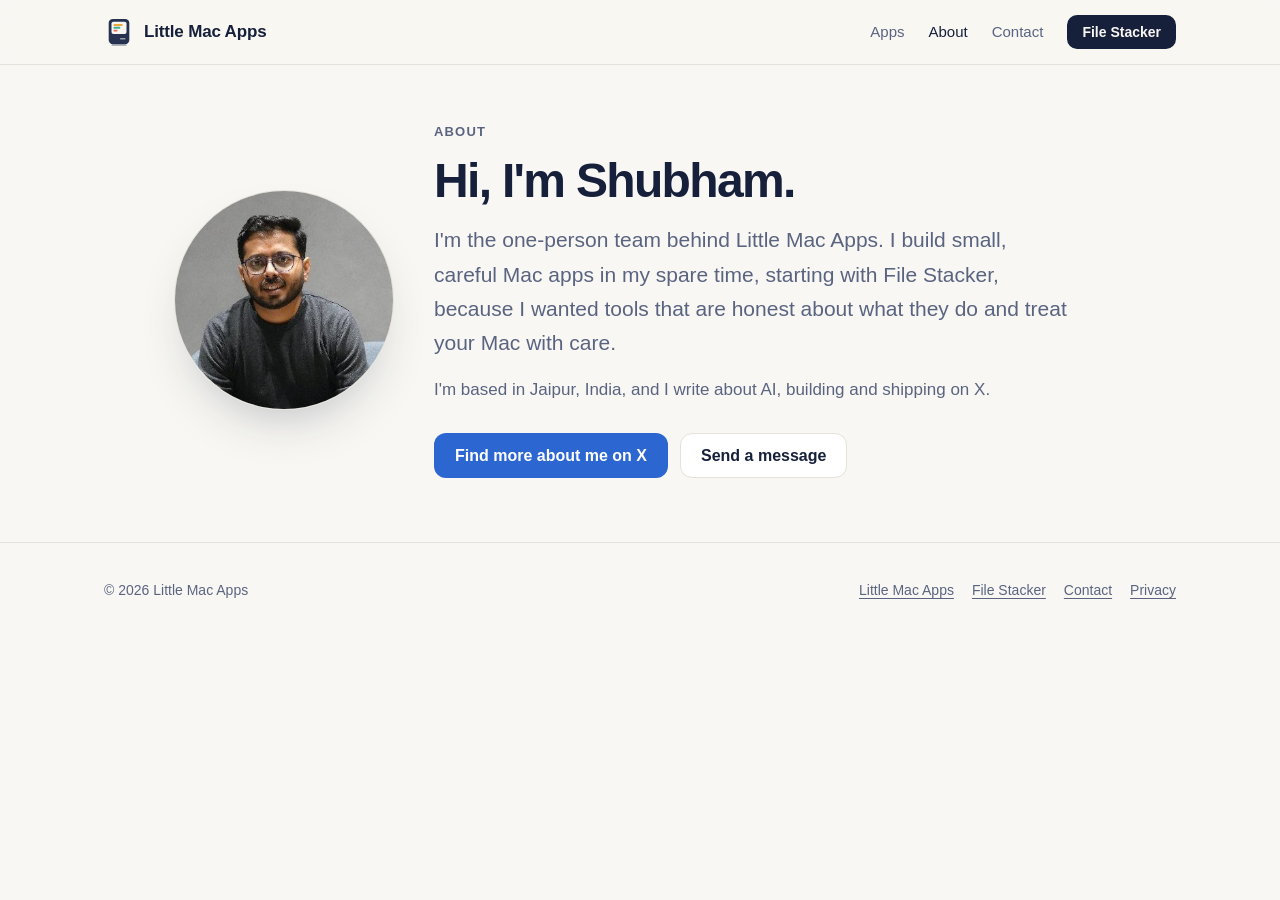
==== about/index.html @ da470a9e "Add About page" ====
<!doctype html>
<html lang="en">
<head>
<meta charset="utf-8">
<meta name="viewport" content="width=device-width, initial-scale=1">
<title>About — Little Mac Apps</title>
<meta name="description" content="Meet Shubham, the independent developer behind Little Mac Apps and File Stacker.">
<link rel="canonical" href="https://littlemacapps.com/about/">
<meta property="og:type" content="profile">
<meta property="og:url" content="https://littlemacapps.com/about/">
<meta property="og:title" content="About — Little Mac Apps">
<meta property="og:description" content="Meet the independent developer behind Little Mac Apps.">
<meta property="og:image" content="https://littlemacapps.com/assets/about-photo.jpg">
<link rel="icon" href="../assets/logo.svg" type="image/svg+xml">
<link rel="apple-touch-icon" href="../assets/filestacker-256.png">
<link rel="stylesheet" href="../assets/style.css?v=3">
</head>
<body>
<a class="skip" href="#main">Skip to content</a>
<header class="site-header"><div class="wrap">
  <a class="brand" href="../"><img src="../assets/logo.svg" alt="">Little Mac Apps</a>
  <nav class="nav" aria-label="Main">
    <a class="hide-sm" href="../#apps">Apps</a>
    <a href="./" aria-current="page">About</a>
    <a class="hide-sm" href="../contact/">Contact</a>
    <a class="btn btn-dark btn-sm" href="../filestacker/">File Stacker</a>
  </nav>
</div></header>

<main id="main" class="wrap page">
  <div class="about">
    <img class="about-photo" src="../assets/about-photo.jpg" width="320" height="320" alt="Shubham, the developer behind Little Mac Apps">
    <div>
      <p class="eyebrow">About</p>
      <h1>Hi, I'm Shubham.</h1>
      <p class="lead">I'm the one-person team behind Little Mac Apps. I build small, careful Mac apps in my spare time, starting with File Stacker, because I wanted tools that are honest about what they do and treat your Mac with care.</p>
      <p class="muted">I'm based in Jaipur, India, and I write about AI, building and shipping on X.</p>
      <div class="cta">
        <a class="btn btn-primary" href="https://x.com/shubham3003" rel="me noopener" target="_blank">Find more about me on X</a>
        <a class="btn btn-ghost" href="../contact/">Send a message</a>
      </div>
    </div>
  </div>
</main>

<footer class="site-footer"><div class="wrap">
  <span>© 2026 Little Mac Apps</span>
  <nav aria-label="Footer">
    <a href="../">Little Mac Apps</a>
    <a href="../filestacker/">File Stacker</a>
    <a href="../contact/">Contact</a>
    <a href="../filestacker/privacy.html">Privacy</a>
  </nav>
</div></footer>
</body>
</html>
---- assets/style.css ----
/* Little Mac Apps — one stylesheet for the whole site. Palette from the File Stacker icon. */
:root {
  color-scheme: light dark;
  --ink: #17203a; --muted: #5a6480; --faint: #8a93ab;
  --paper: #f8f7f3; --card: #ffffff; --line: #e4e2da; --soft: #f0eee7;
  --navy: #26324f; --amber: #e9a93a; --mint: #3fae95; --coral: #e0705c; --lilac: #9c8fc2;
  --accent: #2c66d0; --accent-ink: #ffffff; --good: #2b8a66;
  --radius: 18px; --shadow: 0 24px 60px -32px rgba(23, 32, 58, 0.45);
}
@media (prefers-color-scheme: dark) {
  :root:not([data-theme="light"]) {
    --ink: #edf0f7; --muted: #a8b0c6; --faint: #7d86a0;
    --paper: #10141f; --card: #171d2c; --line: #2a3247; --soft: #1c2335;
    --accent: #7ea8f5; --accent-ink: #0c1322; --good: #6fd1ad;
    --shadow: 0 24px 60px -30px rgba(0, 0, 0, 0.8);
  }
}
* { box-sizing: border-box; }
html { scroll-behavior: smooth; scroll-padding-top: 84px; -webkit-text-size-adjust: 100%; }
body { margin: 0; background: var(--paper); color: var(--ink); font: 17px/1.62 -apple-system, BlinkMacSystemFont, "SF Pro Text", "Segoe UI", Inter, sans-serif; -webkit-font-smoothing: antialiased; }
a { color: var(--accent); text-underline-offset: 3px; }
a:focus-visible, button:focus-visible, summary:focus-visible { outline: 3px solid var(--accent); outline-offset: 3px; border-radius: 6px; }
img { max-width: 100%; height: auto; }
.wrap { width: 100%; max-width: 1120px; margin: 0 auto; padding: 0 24px; }
.skip { position: absolute; left: -999px; top: 8px; background: var(--card); padding: 8px 12px; border-radius: 8px; }
.skip:focus { left: 8px; z-index: 50; }
kbd { font: 600 13px/1 ui-monospace, SFMono-Regular, Menlo, monospace; background: var(--soft); border: 1px solid var(--line); border-bottom-width: 2px; border-radius: 6px; padding: 2px 6px; white-space: nowrap; }
.ui { font-weight: 600; }
code { font: 14px ui-monospace, SFMono-Regular, Menlo, monospace; overflow-wrap: anywhere; word-break: break-all; }

/* Header */
.site-header { position: sticky; top: 0; z-index: 20; background: color-mix(in srgb, var(--paper) 86%, transparent); -webkit-backdrop-filter: saturate(1.6) blur(14px); backdrop-filter: saturate(1.6) blur(14px); border-bottom: 1px solid var(--line); }
.site-header .wrap { display: flex; align-items: center; justify-content: space-between; gap: 16px; height: 64px; }
.brand { display: inline-flex; align-items: center; gap: 10px; color: var(--ink); text-decoration: none; font-weight: 700; letter-spacing: -0.01em; white-space: nowrap; }
.brand img { width: 30px; height: 30px; }
.nav { display: flex; align-items: center; gap: 24px; font-size: 15px; }
.nav a { color: var(--muted); text-decoration: none; }
.nav a:hover, .nav a[aria-current="page"] { color: var(--ink); }
.nav a.btn-primary { color: var(--accent-ink); } .nav a.btn-dark { color: var(--paper); } /* buttons keep their own ink */
@media (max-width: 760px) { .nav .hide-sm { display: none; } .nav { gap: 14px; } }

/* Buttons */
.btn { display: inline-flex; align-items: center; justify-content: center; gap: 8px; padding: 12px 20px; border-radius: 12px; font-weight: 600; font-size: 16px; line-height: 1.2; text-decoration: none; border: 1px solid transparent; transition: transform .12s ease, filter .12s ease; }
.btn:hover { filter: brightness(1.07); transform: translateY(-1px); }
.btn-primary { background: var(--accent); color: var(--accent-ink); }
.btn-dark { background: var(--ink); color: var(--paper); }
.btn-ghost { background: var(--card); color: var(--ink); border-color: var(--line); }
.btn-sm { padding: 8px 14px; font-size: 14px; border-radius: 10px; }
.btn svg { width: 18px; height: 18px; flex: none; }
.note { display: block; color: var(--faint); font-size: 14px; margin-top: 10px; }

/* Type */
.eyebrow { margin: 0 0 14px; color: var(--muted); font-size: 13px; font-weight: 700; letter-spacing: .09em; text-transform: uppercase; }
h1 { margin: 0 0 18px; font-size: clamp(38px, 6vw, 64px); line-height: 1.03; letter-spacing: -0.035em; text-wrap: balance; }
h2 { margin: 0 0 12px; font-size: clamp(28px, 3.6vw, 40px); line-height: 1.12; letter-spacing: -0.025em; text-wrap: balance; }
h3 { margin: 0 0 6px; font-size: 18px; line-height: 1.3; letter-spacing: -0.01em; }
p { margin: 0 0 16px; }
.lead { font-size: clamp(18px, 2vw, 21px); color: var(--muted); max-width: 36em; }
.muted { color: var(--muted); }

/* Sections */
section { padding: 72px 0; }
.band { background: var(--soft); border-top: 1px solid var(--line); border-bottom: 1px solid var(--line); }
.head { max-width: 46em; margin-bottom: 36px; }
.head p { color: var(--muted); font-size: 18px; }
.grid { display: grid; gap: 16px; grid-template-columns: repeat(auto-fill, minmax(250px, 1fr)); }
.grid-2 { display: grid; gap: 20px; grid-template-columns: repeat(2, minmax(0, 1fr)); }
@media (max-width: 760px) { .grid-2 { grid-template-columns: 1fr; } section { padding: 56px 0; } }
.card { background: var(--card); border: 1px solid var(--line); border-radius: var(--radius); padding: 24px; }
.card p { color: var(--muted); font-size: 15.5px; margin: 0; }
.chip { width: 40px; height: 40px; border-radius: 12px; display: grid; place-items: center; margin-bottom: 16px; }
.chip svg { width: 20px; height: 20px; }
.c-amber { background: color-mix(in srgb, var(--amber) 20%, transparent); color: #a8701a; }
.c-mint { background: color-mix(in srgb, var(--mint) 20%, transparent); color: #23826c; }
.c-coral { background: color-mix(in srgb, var(--coral) 20%, transparent); color: #b5503e; }
.c-blue { background: color-mix(in srgb, var(--accent) 16%, transparent); color: var(--accent); }
.c-lilac { background: color-mix(in srgb, var(--lilac) 22%, transparent); color: #6b5ca0; }
@media (prefers-color-scheme: dark) { :root:not([data-theme="light"]) .c-amber { color: var(--amber); } :root:not([data-theme="light"]) .c-mint { color: var(--mint); } :root:not([data-theme="light"]) .c-coral { color: var(--coral); } :root:not([data-theme="light"]) .c-lilac { color: var(--lilac); } }
.tag { display: inline-block; vertical-align: 2px; margin-left: 6px; padding: 1px 7px; border-radius: 99px; font-size: 11px; font-weight: 700; letter-spacing: .04em; background: var(--accent); color: var(--accent-ink); }
.tag.free { background: var(--good); }

/* Home hero */
.hero { display: grid; grid-template-columns: 1.1fr 0.9fr; align-items: center; gap: 56px; padding: 88px 0 72px; }
@media (max-width: 900px) { .hero { grid-template-columns: 1fr; padding: 48px 0; gap: 36px; } }
.cta { display: flex; flex-wrap: wrap; gap: 12px; margin-top: 30px; }
.stage { position: relative; aspect-ratio: 1 / 0.86; border-radius: 28px; background: radial-gradient(120% 90% at 20% 10%, #33416a 0%, var(--navy) 55%, #1c2640 100%); box-shadow: var(--shadow); overflow: hidden; }
.stage .icon { position: absolute; width: 44%; left: 28%; top: 16%; filter: drop-shadow(0 22px 30px rgba(0,0,0,.35)); }
.stage .bar { position: absolute; height: 12px; border-radius: 99px; left: 12%; }
.stage .b1 { background: var(--amber); width: 58%; bottom: 25%; opacity: .9; }
.stage .b2 { background: var(--mint); width: 42%; bottom: 17%; opacity: .9; }
.stage .b3 { background: var(--coral); width: 24%; bottom: 9%; opacity: .9; }

/* App card (home) */
.app-card { display: grid; grid-template-columns: auto 1fr auto; gap: 28px; align-items: center; padding: 32px; }
.app-card img { width: 112px; height: 112px; }
.app-card .actions { display: flex; flex-direction: column; gap: 10px; align-items: stretch; }
@media (max-width: 760px) { .app-card { grid-template-columns: 1fr; text-align: left; } .app-card .actions { flex-direction: row; flex-wrap: wrap; } }
.soon { border-style: dashed; background: transparent; }
.facts { display: flex; flex-wrap: wrap; gap: 8px 18px; margin: 10px 0 0; padding: 0; list-style: none; color: var(--muted); font-size: 14.5px; }
.facts li::before { content: "•"; margin-right: 8px; color: var(--faint); }
.facts li:first-child::before { content: none; }

/* Product hero */
.p-hero { display: grid; grid-template-columns: 1fr 1fr; gap: 56px; align-items: center; padding: 72px 0 56px; }
@media (max-width: 900px) { .p-hero { grid-template-columns: 1fr; padding: 40px 0; gap: 32px; } }
.p-hero .title { display: flex; align-items: center; gap: 16px; margin-bottom: 18px; }
.p-hero .title img { width: 72px; height: 72px; }
.p-hero .title h1 { margin: 0; font-size: clamp(36px, 5vw, 54px); }

/* Illustrations (drawn, not screenshots) */
.window { background: var(--navy); border-radius: 20px; padding: 12px; box-shadow: var(--shadow); }
.window .dots { display: flex; gap: 6px; padding: 2px 4px 12px; }
.window .dots i { width: 11px; height: 11px; border-radius: 50%; background: rgba(255,255,255,.22); }
.treemap { display: grid; grid-template-columns: 3fr 2fr 1.3fr; grid-template-rows: 1.6fr 1fr .8fr; gap: 6px; aspect-ratio: 4 / 3; }
.treemap div { border-radius: 8px; padding: 10px; color: #17203a; font: 600 12px/1.25 -apple-system, sans-serif; display: flex; flex-direction: column; justify-content: flex-end; }
.treemap small { font-weight: 500; opacity: .75; }
.t1 { grid-row: 1 / 3; background: var(--amber); } .t2 { grid-column: 2 / 4; background: var(--mint); } .t3 { background: #efe6d2; }
.t4 { background: var(--coral); } .t5 { background: #8fa3d6; } .t6 { grid-column: 2 / 4; background: #c9b8e8; }

.vitals { display: grid; grid-template-columns: 1fr 1fr; gap: 12px; }
.vital { background: var(--card); border: 1px solid var(--line); border-radius: 14px; padding: 16px; }
.vital .k { font-size: 12px; font-weight: 700; letter-spacing: .06em; text-transform: uppercase; color: var(--muted); }
.vital .v { font-size: 28px; font-weight: 700; letter-spacing: -.02em; font-variant-numeric: tabular-nums; }
.vital .s { font-size: 13px; color: var(--muted); }
.meter { display: flex; height: 6px; margin-top: 10px; border-radius: 99px; overflow: hidden; background: var(--line); }
.meter i { display: block; height: 100%; }
.verdict { grid-column: 1 / -1; display: flex; gap: 12px; align-items: flex-start; background: color-mix(in srgb, var(--good) 11%, var(--card)); border-color: color-mix(in srgb, var(--good) 35%, var(--line)); }
.verdict svg { width: 22px; height: 22px; color: var(--good); flex: none; margin-top: 2px; }

.split { display: grid; grid-template-columns: 1fr 1.15fr; gap: 48px; align-items: center; }
@media (max-width: 900px) { .split { grid-template-columns: 1fr; } }
.checks { list-style: none; padding: 0; margin: 18px 0 0; }
.checks li { position: relative; padding-left: 28px; margin-bottom: 10px; }
.checks li::before { content: ""; position: absolute; left: 2px; top: .45em; width: 14px; height: 8px; border-left: 2.5px solid var(--good); border-bottom: 2.5px solid var(--good); transform: rotate(-45deg); }

/* Pricing */
.plans { display: grid; grid-template-columns: 1fr 1fr; gap: 20px; max-width: 900px; }
@media (max-width: 760px) { .plans { grid-template-columns: 1fr; } }
.plan { display: flex; flex-direction: column; padding: 30px; }
.plan.pro { border: 2px solid var(--accent); }
.price { font-size: 46px; font-weight: 750; letter-spacing: -.03em; line-height: 1.1; margin: 8px 0 2px; }
.price small { font-size: 16px; font-weight: 500; color: var(--muted); letter-spacing: 0; }
.plan .checks { flex: 1; margin-bottom: 24px; }
.table { overflow-x: auto; max-width: 900px; margin-top: 28px; border: 1px solid var(--line); border-radius: var(--radius); background: var(--card); }
table { width: 100%; border-collapse: collapse; font-size: 15px; }
th, td { padding: 12px 16px; text-align: left; border-bottom: 1px solid var(--line); }
tr:last-child td { border-bottom: 0; }
th { font-size: 13px; color: var(--muted); text-transform: uppercase; letter-spacing: .05em; }
th + th, td + td { text-align: center; width: 92px; }
td.y { color: var(--good); font-weight: 700; } td.n { color: var(--faint); }

/* Guide */
.guide { display: grid; grid-template-columns: 240px 1fr; gap: 48px; align-items: start; }
.guide > *, .split > *, .grid-2 > * { min-width: 0; } /* long words must not widen grid columns on phones */
@media (max-width: 900px) { .guide { grid-template-columns: 1fr; } .toc { position: static !important; } }
.toc { position: sticky; top: 88px; font-size: 14.5px; }
.toc p { font-weight: 700; margin-bottom: 8px; }
.toc ol { margin: 0; padding-left: 20px; color: var(--muted); }
.toc li { margin-bottom: 6px; }
.toc a { color: var(--muted); text-decoration: none; }
.toc a:hover { color: var(--ink); }
.howto { display: grid; gap: 14px; }
.howto article { background: var(--card); border: 1px solid var(--line); border-radius: var(--radius); padding: 24px 26px; }
.howto h3 { font-size: 20px; margin-bottom: 4px; }
.howto .why { color: var(--muted); margin-bottom: 12px; }
.howto ol { margin: 0; padding-left: 22px; }
.howto li { margin-bottom: 8px; }
.howto .tip { margin: 14px 0 0; padding: 12px 14px; border-radius: 12px; background: var(--soft); font-size: 15px; color: var(--muted); }
.howto .tip b { color: var(--ink); }

/* Shortcuts */
.keys { display: grid; grid-template-columns: repeat(auto-fill, minmax(260px, 1fr)); gap: 10px 24px; max-width: 900px; }
.keys div { display: flex; justify-content: space-between; gap: 12px; padding: 10px 0; border-bottom: 1px solid var(--line); }

/* FAQ */
details { background: var(--card); border: 1px solid var(--line); border-radius: 14px; padding: 16px 20px; margin-bottom: 10px; max-width: 900px; }
summary { cursor: pointer; font-weight: 600; }
details p { color: var(--muted); margin: 10px 0 0; }

/* Plain pages */
.page { max-width: 780px; padding: 56px 24px 64px; }
.page h1 { font-size: clamp(34px, 5vw, 48px); }
.page h2 { font-size: 22px; margin-top: 36px; }
.page li { margin-bottom: 8px; }
.page table { margin: 12px 0 8px; font-size: 14.5px; }
.page th + th, .page td + td { text-align: left; width: auto; }
.meta { color: var(--faint); font-size: 14px; }

/* Footer */
.site-footer { border-top: 1px solid var(--line); padding: 36px 0 48px; color: var(--muted); font-size: 14px; }
.site-footer .wrap { display: flex; flex-wrap: wrap; justify-content: space-between; gap: 16px; }
.site-footer a { color: var(--muted); }
.site-footer nav { display: flex; flex-wrap: wrap; gap: 18px; }

.nav .btn { white-space: nowrap; }

/* Contact form */
.form { margin-top: 28px; display: grid; gap: 20px; max-width: 640px; }
.field { display: grid; gap: 6px; }
.field label { font-weight: 600; font-size: 15px; }
.field .req { color: var(--faint); font-weight: 500; font-size: 13px; margin-left: 6px; }
.field .hint { color: var(--faint); font-size: 14px; }
.field input, .field select, .field textarea { width: 100%; font: inherit; font-size: 16px; color: var(--ink); background: var(--card); border: 1px solid var(--line); border-radius: 12px; padding: 12px 14px; }
.field textarea { resize: vertical; min-height: 160px; line-height: 1.5; }
.field input:focus-visible, .field select:focus-visible, .field textarea:focus-visible { outline: 3px solid var(--accent); outline-offset: 1px; border-color: transparent; }
.form .btn { justify-self: start; cursor: pointer; }
.form .btn[disabled] { opacity: .6; cursor: progress; transform: none; }
.form-error { margin: 0; color: var(--coral); font-weight: 600; }
.form-done { margin-top: 28px; max-width: 640px; }
.form-done h3 { font-size: 20px; margin-bottom: 8px; }
.hp { position: absolute; left: -9999px; width: 1px; height: 1px; overflow: hidden; }

/* Make the hidden attribute win over display rules */
[hidden] { display: none !important; }

/* About page */
.about { display: grid; grid-template-columns: 220px 1fr; gap: 40px; align-items: center; max-width: 900px; }
.page:has(.about) { max-width: 980px; }
.about-photo { width: 220px; height: 220px; border-radius: 50%; object-fit: cover; border: 1px solid var(--line); box-shadow: var(--shadow); }
.about h1 { margin-top: 0; }
.about .muted { margin-top: 0; }
@media (max-width: 680px) { .about { grid-template-columns: 1fr; gap: 24px; } .about-photo { width: 160px; height: 160px; } }
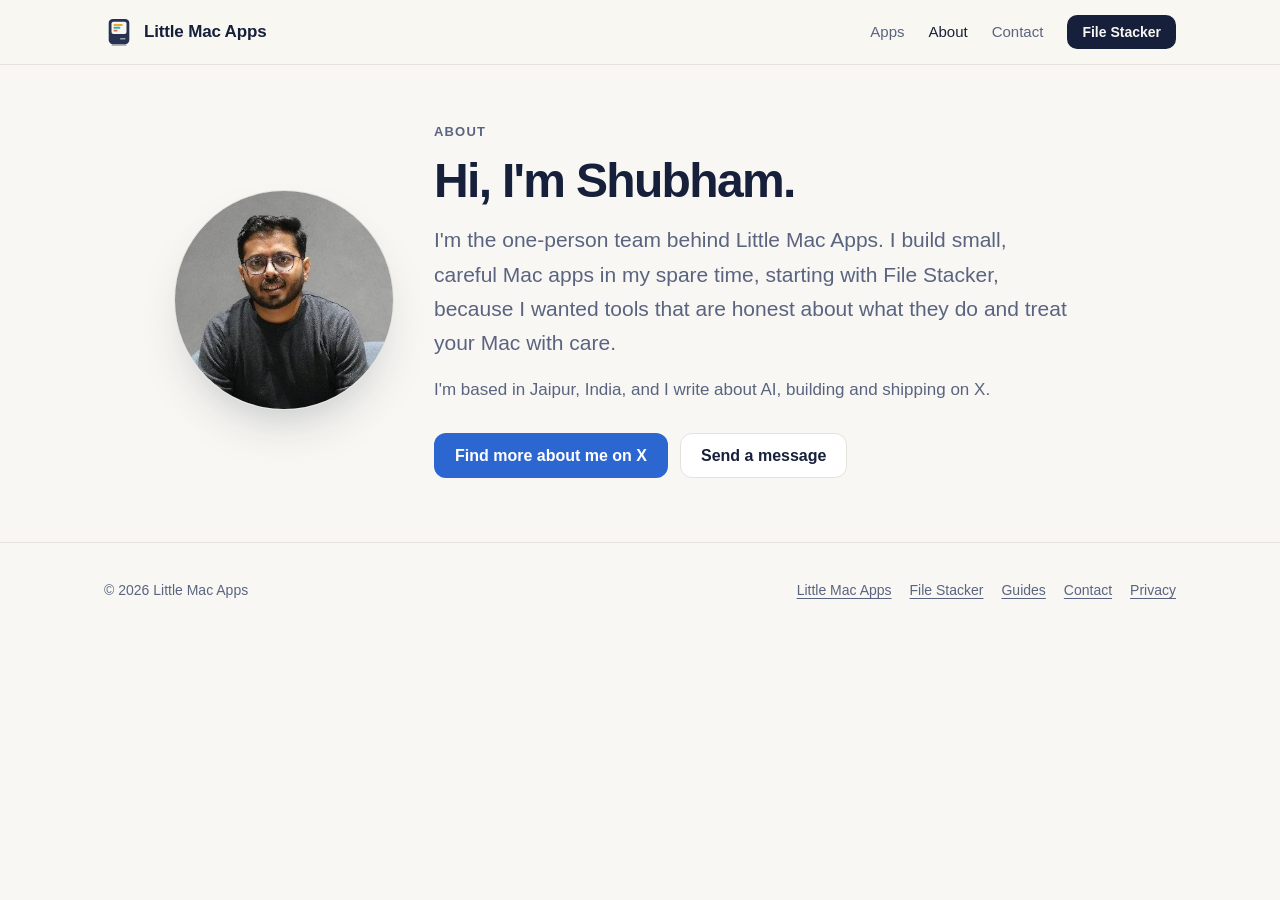
==== commit c41b82bc: "Improve SEO: titles, guides, sitemap, robots, structured data - New homepage and File Stacker titles" ====
--- a/about/index.html
+++ b/about/index.html
@@ -3,17 +3,17 @@
 <head>
 <meta charset="utf-8">
 <meta name="viewport" content="width=device-width, initial-scale=1">
-<title>About — Little Mac Apps</title>
+<title>About the Developer — Little Mac Apps</title>
 <meta name="description" content="Meet Shubham, the independent developer behind Little Mac Apps and File Stacker.">
 <link rel="canonical" href="https://littlemacapps.com/about/">
 <meta property="og:type" content="profile">
 <meta property="og:url" content="https://littlemacapps.com/about/">
-<meta property="og:title" content="About — Little Mac Apps">
+<meta property="og:title" content="About the Developer — Little Mac Apps">
 <meta property="og:description" content="Meet the independent developer behind Little Mac Apps.">
 <meta property="og:image" content="https://littlemacapps.com/assets/about-photo.jpg">
 <link rel="icon" href="../assets/logo.svg" type="image/svg+xml">
 <link rel="apple-touch-icon" href="../assets/filestacker-256.png">
-<link rel="stylesheet" href="../assets/style.css?v=3">
+<link rel="stylesheet" href="../assets/style.css?v=5">
 </head>
 <body>
 <a class="skip" href="#main">Skip to content</a>
@@ -48,6 +48,7 @@
   <nav aria-label="Footer">
     <a href="../">Little Mac Apps</a>
     <a href="../filestacker/">File Stacker</a>
+    <a href="../guides/">Guides</a>
     <a href="../contact/">Contact</a>
     <a href="../filestacker/privacy.html">Privacy</a>
   </nav>
--- a/assets/style.css
+++ b/assets/style.css
@@ -1,7 +1,7 @@
 /* Little Mac Apps — one stylesheet for the whole site. Palette from the File Stacker icon. */
 :root {
   color-scheme: light dark;
-  --ink: #17203a; --muted: #5a6480; --faint: #8a93ab;
+  --ink: #17203a; --muted: #5a6480; --faint: #626a83;
   --paper: #f8f7f3; --card: #ffffff; --line: #e4e2da; --soft: #f0eee7;
   --navy: #26324f; --amber: #e9a93a; --mint: #3fae95; --coral: #e0705c; --lilac: #9c8fc2;
   --accent: #2c66d0; --accent-ink: #ffffff; --good: #2b8a66;
@@ -9,7 +9,7 @@
 }
 @media (prefers-color-scheme: dark) {
   :root:not([data-theme="light"]) {
-    --ink: #edf0f7; --muted: #a8b0c6; --faint: #7d86a0;
+    --ink: #edf0f7; --muted: #a8b0c6; --faint: #8a93ad;
     --paper: #10141f; --card: #171d2c; --line: #2a3247; --soft: #1c2335;
     --accent: #7ea8f5; --accent-ink: #0c1322; --good: #6fd1ad;
     --shadow: 0 24px 60px -30px rgba(0, 0, 0, 0.8);
@@ -77,7 +77,8 @@
 .c-lilac { background: color-mix(in srgb, var(--lilac) 22%, transparent); color: #6b5ca0; }
 @media (prefers-color-scheme: dark) { :root:not([data-theme="light"]) .c-amber { color: var(--amber); } :root:not([data-theme="light"]) .c-mint { color: var(--mint); } :root:not([data-theme="light"]) .c-coral { color: var(--coral); } :root:not([data-theme="light"]) .c-lilac { color: var(--lilac); } }
 .tag { display: inline-block; vertical-align: 2px; margin-left: 6px; padding: 1px 7px; border-radius: 99px; font-size: 11px; font-weight: 700; letter-spacing: .04em; background: var(--accent); color: var(--accent-ink); }
-.tag.free { background: var(--good); }
+.tag.free { background: #237256; }
+@media (prefers-color-scheme: dark) { :root:not([data-theme="light"]) .tag.free { background: var(--good); } }
 
 /* Home hero */
 .hero { display: grid; grid-template-columns: 1.1fr 0.9fr; align-items: center; gap: 56px; padding: 88px 0 72px; }
@@ -105,7 +106,8 @@
 @media (max-width: 900px) { .p-hero { grid-template-columns: 1fr; padding: 40px 0; gap: 32px; } }
 .p-hero .title { display: flex; align-items: center; gap: 16px; margin-bottom: 18px; }
 .p-hero .title img { width: 72px; height: 72px; }
-.p-hero .title h1 { margin: 0; font-size: clamp(36px, 5vw, 54px); }
+.p-hero .title .app-name { margin: 0; font-size: clamp(26px, 3vw, 32px); font-weight: 750; letter-spacing: -0.02em; line-height: 1.1; }
+.p-hero h1 { font-size: clamp(36px, 5vw, 54px); }
 
 /* Illustrations (drawn, not screenshots) */
 .window { background: var(--navy); border-radius: 20px; padding: 12px; box-shadow: var(--shadow); }
@@ -113,7 +115,7 @@
 .window .dots i { width: 11px; height: 11px; border-radius: 50%; background: rgba(255,255,255,.22); }
 .treemap { display: grid; grid-template-columns: 3fr 2fr 1.3fr; grid-template-rows: 1.6fr 1fr .8fr; gap: 6px; aspect-ratio: 4 / 3; }
 .treemap div { border-radius: 8px; padding: 10px; color: #17203a; font: 600 12px/1.25 -apple-system, sans-serif; display: flex; flex-direction: column; justify-content: flex-end; }
-.treemap small { font-weight: 500; opacity: .75; }
+.treemap small { font-weight: 500; }
 .t1 { grid-row: 1 / 3; background: var(--amber); } .t2 { grid-column: 2 / 4; background: var(--mint); } .t3 { background: #efe6d2; }
 .t4 { background: var(--coral); } .t5 { background: #8fa3d6; } .t6 { grid-column: 2 / 4; background: #c9b8e8; }
 
@@ -220,3 +222,41 @@
 .about h1 { margin-top: 0; }
 .about .muted { margin-top: 0; }
 @media (max-width: 680px) { .about { grid-template-columns: 1fr; gap: 24px; } .about-photo { width: 160px; height: 160px; } }
+
+/* Keep menu items on one line on small screens */
+.nav a { white-space: nowrap; }
+.brand { flex-shrink: 0; }
+@media (max-width: 400px) { .nav a:not(.btn) { display: none; } }
+
+/* Links from the quick guide to the in-depth guides */
+.more-guides { font-size: 16px !important; }
+.howto .more { margin: 12px 0 0; font-size: 15px; font-weight: 600; }
+
+/* Article pages (guides) */
+.crumbs { font-size: 14px; color: var(--faint); margin-bottom: 20px; }
+.crumbs ol { list-style: none; margin: 0; padding: 0; display: flex; flex-wrap: wrap; gap: 6px; }
+.crumbs li + li::before { content: "/"; margin-right: 6px; color: var(--faint); }
+.crumbs a { color: var(--muted); }
+.article h2 { font-size: 26px; margin-top: 48px; }
+.article h3 { font-size: 19px; margin-top: 28px; }
+.article ol, .article ul { padding-left: 22px; }
+.article .answer { background: var(--card); border: 1px solid var(--line); border-radius: var(--radius); padding: 20px 22px; margin: 8px 0 8px; }
+.article .answer p:last-child { margin-bottom: 0; }
+.callout { margin: 18px 0; padding: 14px 16px; border-radius: 12px; background: var(--soft); border: 1px solid var(--line); font-size: 15.5px; color: var(--muted); }
+.callout b { color: var(--ink); }
+.callout p:last-child { margin-bottom: 0; }
+.article table { font-size: 15px; }
+.article td, .article th { vertical-align: top; }
+.sources { font-size: 15px; color: var(--muted); }
+.sources li { margin-bottom: 6px; }
+.related { display: grid; gap: 12px; grid-template-columns: repeat(auto-fill, minmax(220px, 1fr)); margin-top: 16px; }
+.related a { display: block; padding: 16px 18px; border: 1px solid var(--line); border-radius: 14px; background: var(--card); text-decoration: none; color: var(--ink); font-weight: 600; }
+.related a span { display: block; margin-top: 4px; font-weight: 400; font-size: 14.5px; color: var(--muted); }
+.guide-list { display: grid; gap: 16px; margin-top: 28px; }
+.guide-list .card h2 { font-size: 22px; margin: 0 0 6px; }
+.guide-list .card h2 a { color: var(--ink); text-decoration: none; }
+.guide-list .card h2 a:hover { color: var(--accent); }
+.article .crumbs ol { padding-left: 0; }
+.article .table { margin: 16px 0 20px; }
+.article td code { word-break: normal; overflow-wrap: anywhere; }
+.illus-caption { text-align: center; margin-top: 10px; }
